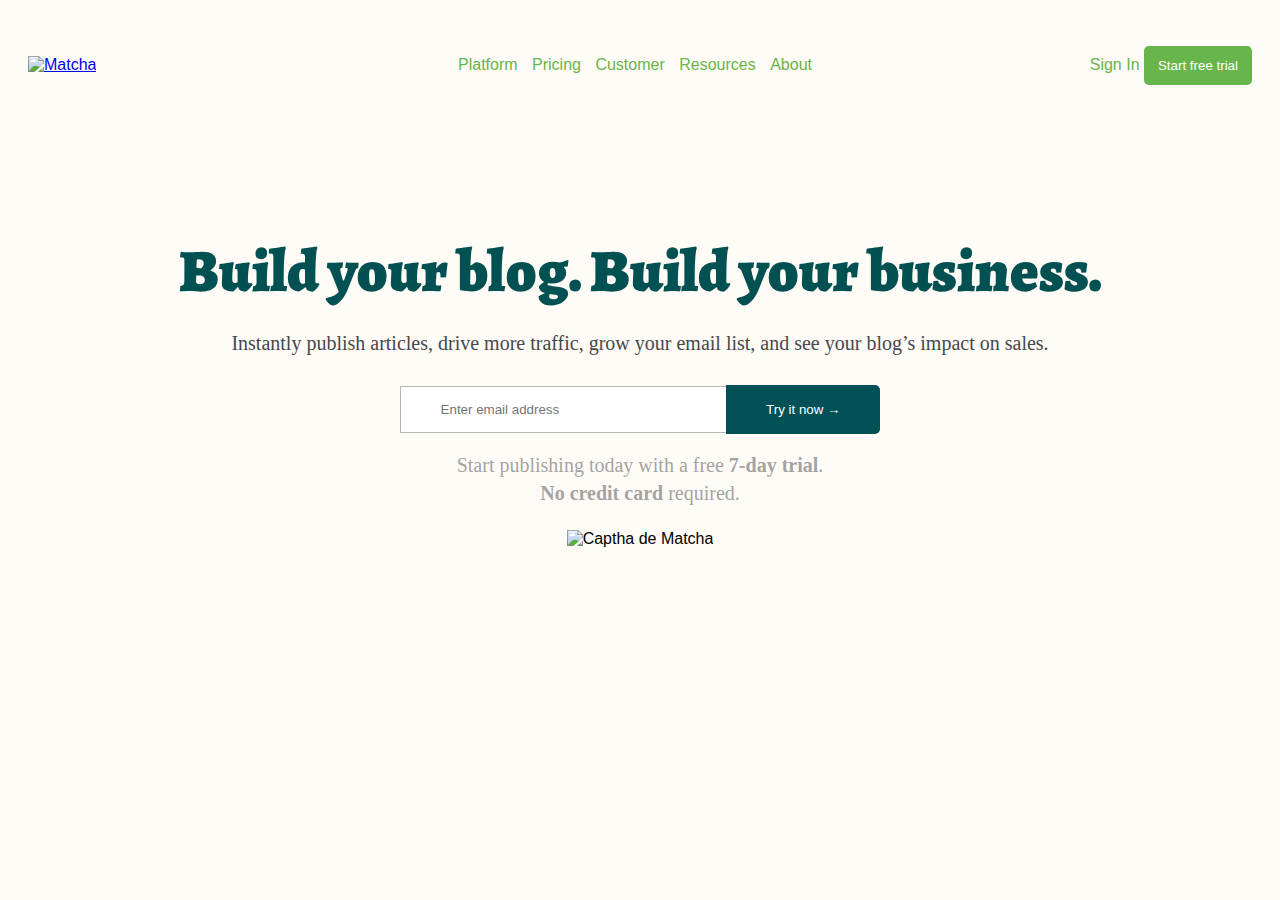
==== index.html @ 0bc06e9a "Este es el commit del codigo de la segunda clase." ====
<!DOCTYPE html>
<html lang="en">
<head>
    <meta charset="UTF-8">
    <meta http-equiv="X-UA-Compatible" content="IE=edge">
    <meta name="viewport" content="width=device-width, initial-scale=1.0">
    <title>Matcha</title>
    
    <link rel="preconnect" href="https://fonts.googleapis.com"> 
    <link rel="preconnect" href="https://fonts.gstatic.com" crossorigin>
    <link href="https://fonts.googleapis.com/css2?family=Alegreya:ital,wght@0,500;0,900;1,700&display=swap" rel="stylesheet">
    
    <link rel="preconnect" href="https://fonts.googleapis.com">
    <link rel="preconnect" href="https://fonts.gstatic.com" crossorigin>
    <link href="https://fonts.googleapis.com/css2?family=Alegreya:ital,wght@0,500;0,900;1,700&display=swap" rel="stylesheet">

    <link rel="stylesheet" href="style.css">
</head>
<body>

    <header class="header">
        <a href="#" class="logo">
            <img src="https://getmatcha.com/wp-content/themes/getmatcha/img/footer_logo.svg" alt="Matcha"/>
        </a>

        <nav class="navbar">
            <ul>
                <li class="nav-item">Platform</li>
                <li class="nav-item">Pricing</li>
                <li class="nav-item">Customer</li>
                <li class="nav-item">Resources</li>
                <li class="nav-item">About</li>
            </ul>
        </nav>

        <div class="actions">
            <form>
                <a>Sign In</a>
                <button type="submit">Start free trial</button>
            </form>
        </div>

    </header>

    <section class="section-1">
            
        <h1>Build your blog. Build your business.</h1>

        <p class="above-title">Instantly publish articles, drive more traffic, grow your email list, and see your blog’s impact on sales.</p>
        
        <form class="form-email">

            <input type="text" id="email" placeholder="Enter email address">
            <button type="submit" class="btn-try">
                Try it now &rarr;
            </button>

            
        </form>

        <p class="promotional-text-1">Start publishing today with a free <strong>7-day trial</strong>.

        <p class="promotional-text-2"><strong>No credit card</strong> required.</p>

        <div id="imgGetMatcha"><img src="https://getmatcha.com/wp-content/themes/getmatcha/img/capterra.png" alt="Captha de Matcha"></div>

    </section>

</body>
</html>
---- style.css ----
h1{
    color: #025152;
    margin:0;
    font-family: "Alegreya", serif;
    font-size: 60px;
    font-weight: 900;
    text-align: center;
}

body{
    background-color: #fffbf7;
    font-family: "Open Sans", sans-serif;
}

.section-1{
    margin-top: 140px;
}

.above-title{
    color: #46484c;

}

.section-1 .above-title{
    color: #46484c;
    font-family: "Slabo 27px", serif;
    font-size: 20px;
    margin-bottom: 30px;
    text-align: center;
}

.section-1 .promotional-text-1{
    color: #8b8b8bcc;
    font-family: "Slabo 20px", serif;
    font-size: 20px;
    margin-bottom: 0px;
    text-align: center;
}

.section-1 .promotional-text-2{
    color: #8b8b8bcc;
    font-family: "Slabo 20px", serif;
    font-size: 20px;
    margin-bottom: 25px;
    margin-top: 5px;
    text-align: center;
}

.section-1 .form-email{
    text-align: center;
}

#email{
    border: 1px solid #b6b6b6;
    padding: 15px 40px;
    width: 60%;
    max-width: 250px;
}

#imgGetMatcha{
    text-align: center;
}

.btn-try{
    background-color: #025157;
    color: #fff;
    border: #025157;
    border-top-right-radius: 5px;
    border-bottom-right-radius: 5px;
    border-top-left-radius: 0;
    border-bottom-left-radius: 0;
    padding: 17px 40px;
    margin-left: -10px;
}

.header{
    margin-top: 40px;
    margin-left: 20px;
    margin-right: 20px;
    font-size: 0;
}

.header li{
    display: inline;
}

.header > *{
    display: inline-block;
    font-size: 16px;
    vertical-align: middle;
}

.header .logo{
    width: 15%;
    text-align: left;
    
}

.header .navbar{
    width: 70%;
    text-align: center;
    
}

.header .navbar ul{
    padding-left: 0;
    
}

.header .navbar .nav-item{
    color: #67b54b;
    font-weight: 400;
    background-color: transparent;
    margin-right: 10px;
}

.header .actions{
    width: 15%;
    text-align: right;
    
}

.header .actions button{
    border-radius: 5px;
    color: white;
    background-color: #67b54b;
    padding-left: 14px;
    padding-right: 14px;
    padding-top: 12px;
    padding-bottom: 12px;
    border: 0;
}

.header .actions a{
    color: #67b54b;
    text-decoration: none;
    background-color: transparent;
    font-weight: 300;
}

.main{
    margin-top: 140px;
}
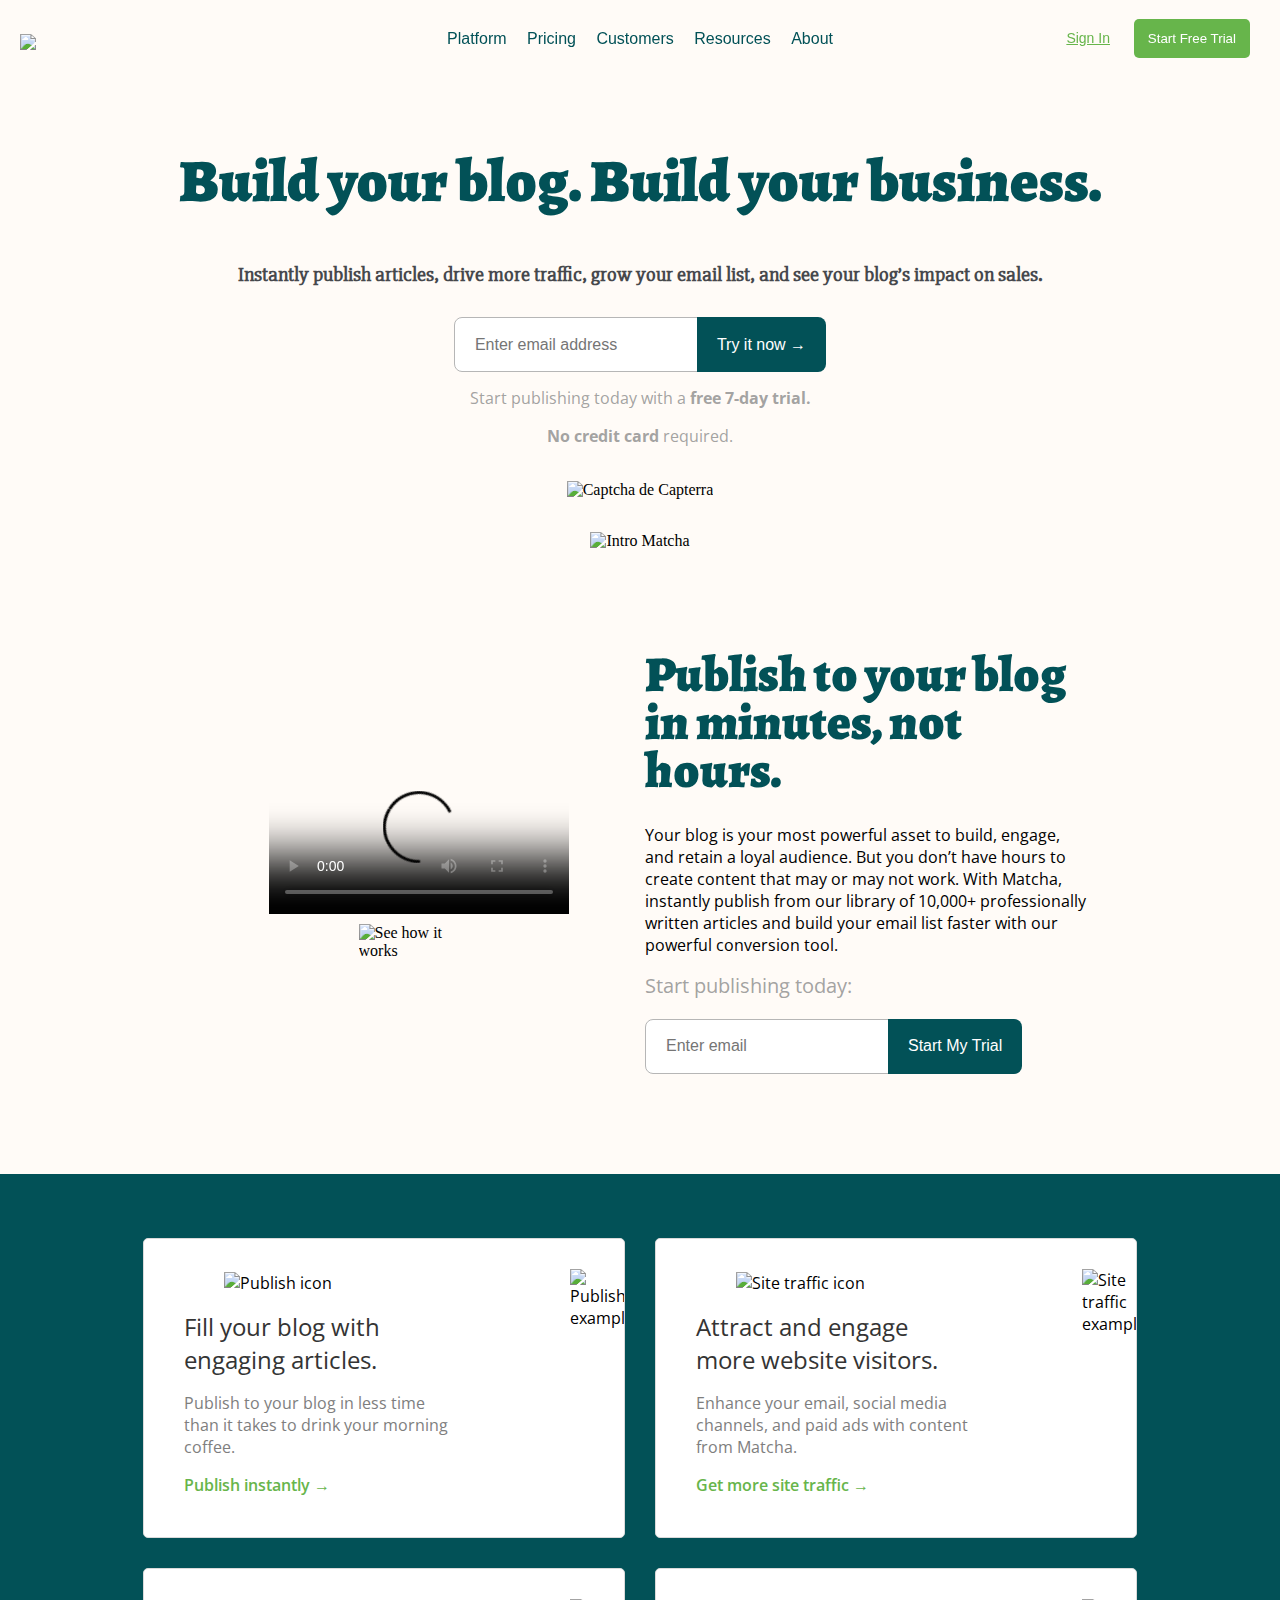
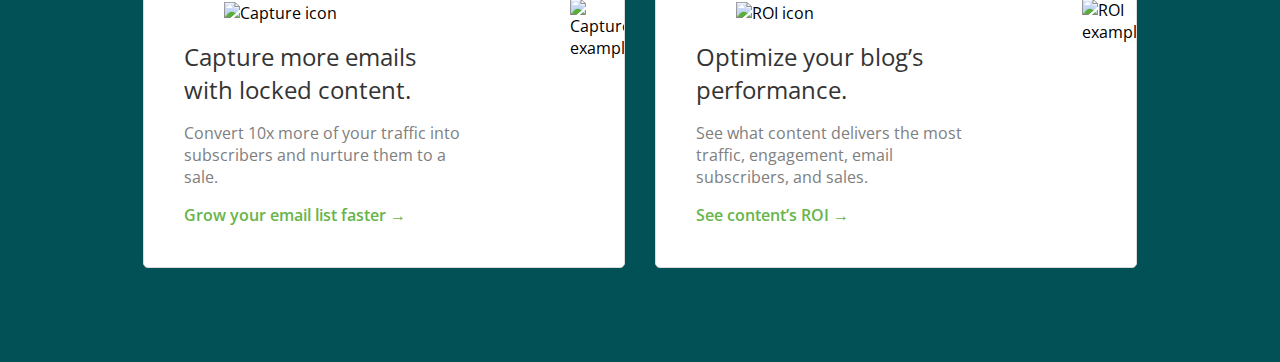
==== commit 9aeb64b2: "Este es el commit de la cuarta clase" ====
--- a/index.html
+++ b/index.html
@@ -1,70 +1,177 @@
 <!DOCTYPE html>
 <html lang="en">
+
 <head>
-    <meta charset="UTF-8">
-    <meta http-equiv="X-UA-Compatible" content="IE=edge">
-    <meta name="viewport" content="width=device-width, initial-scale=1.0">
-    <title>Matcha</title>
-    
-    <link rel="preconnect" href="https://fonts.googleapis.com"> 
-    <link rel="preconnect" href="https://fonts.gstatic.com" crossorigin>
-    <link href="https://fonts.googleapis.com/css2?family=Alegreya:ital,wght@0,500;0,900;1,700&display=swap" rel="stylesheet">
-    
-    <link rel="preconnect" href="https://fonts.googleapis.com">
-    <link rel="preconnect" href="https://fonts.gstatic.com" crossorigin>
-    <link href="https://fonts.googleapis.com/css2?family=Alegreya:ital,wght@0,500;0,900;1,700&display=swap" rel="stylesheet">
+  <meta charset="UTF-8">
+  <meta http-equiv="X-UA-Compatible" content="IE=edge">
+  <meta name="viewport" content="width=device-width, initial-scale=1.0">
+  <link rel="preconnect" href="https://fonts.googleapis.com">
+  <link rel="preconnect" href="https://fonts.gstatic.com" crossorigin>
+  <link
+    href="https://fonts.googleapis.com/css2?family=Alegreya:wght@500;700;900&family=Slabo+27px&family=Open+Sans&display=swap"
+    rel="stylesheet">
+  <link rel="stylesheet" href="style.css">
+  <title>Matcha</title>
+</head>
 
-    <link rel="stylesheet" href="style.css">
-</head>
 <body>
 
-    <header class="header">
-        <a href="#" class="logo">
-            <img src="https://getmatcha.com/wp-content/themes/getmatcha/img/footer_logo.svg" alt="Matcha"/>
-        </a>
+  <header class="header">
+    <a href="#" class="logo">
+      <img src="https://getmatcha.com/wp-content/themes/getmatcha/img/footer_logo.svg" />
+    </a>
 
-        <nav class="navbar">
-            <ul>
-                <li class="nav-item">Platform</li>
-                <li class="nav-item">Pricing</li>
-                <li class="nav-item">Customer</li>
-                <li class="nav-item">Resources</li>
-                <li class="nav-item">About</li>
-            </ul>
-        </nav>
+    <nav class="navbar">
+      <ul>
+        <li class="menu-item">Platform</li>
+        <li class="menu-item">Pricing</li>
+        <li class="menu-item">Customers</li>
+        <li class="menu-item">Resources</li>
+        <li class="menu-item">About</li>
+      </ul>
+    </nav>
 
-        <div class="actions">
-            <form>
-                <a>Sign In</a>
-                <button type="submit">Start free trial</button>
+    <div class="actions">
+      <a href="#">Sign In</a>
+      <button>Start Free Trial</button>
+    </div>
+  </header>
+
+  <section class="main">
+    <h1>Build your blog. Build your business.</h1>
+
+    <h4>Instantly publish articles, drive more traffic, grow your email list, and see your blog’s impact on sales.</h4>
+
+    <form class="signup-form">
+      <input class="input-main" type="email" placeholder="Enter email address">
+      <button type="submit" class="texto-boton">
+        Try it now &rarr;
+      </button>
+    </form>
+
+    <p class="texto-promocional">Start publishing today with a <strong>free 7-day trial.</strong></p>
+    <p class="texto-promocional"><strong>No credit card</strong> required.</p>
+
+    <figure class="banner">
+      <img src="https://getmatcha.com/wp-content/themes/getmatcha/img/capterra.png" alt="Captcha de Capterra">
+    </figure>
+    <figure class="intro">
+      <img src="https://getmatcha.com/wp-content/uploads/2019/09/intro_group_image.png" alt="Intro Matcha">
+    </figure>
+  </section>
+
+  <section class="promo">
+      <!-- <video controls src="https://cdn.videvo.net/videvo_files/video/premium/video0036/small_watermarked/computer_code00_preview.mp4"></video> -->
+        
+      <article class="explanatory-video">
+        <video controls 
+        poster="https://cdn.videvo.net/videvo_files/video/premium/video0036/thumbnails/computer_code00_small.jpg">
+            
+          <source type="video/webm" 
+              src="https://cdn.videvo.net/videvo_files/video/premium/video0036/small_watermarked/computer_code00_preview.webm" />
+          <source type="video/mp4" 
+              src="https://cdn.videvo.net/videvo_files/video/premium/video0036/small_watermarked/computer_code00_preview.mp4" />
+              
+        </video>
+
+        <img src="https://getmatcha.com/wp-content/themes/getmatcha/img/see_how_it_works.png" alt="See how it works">
+        
+      </article>
+        
+      <article class="publish">
+        <h3>Publish to your blog in minutes, not hours.</h3>
+        <p>Your blog is your most powerful asset to build, engage, and retain a
+          loyal audience. But you don’t have hours to create content that may or
+          may not work. With Matcha, instantly publish from our library of
+          10,000+ professionally written articles and build your email list
+          faster with our powerful conversion tool.</p>
+          <div>
+            <p id="start-publishing">Start publishing today:</p>
+            <form class="signup-form">
+              <input type="email" placeholder="Enter email">
+              <button>Start My Trial</button>
             </form>
+          </div>
+      </article>
+    </section>
+
+    
+
+    <section class="features">
+      <article class="feature-card">
+        <div class="feature-content">
+          <figure>
+            <img src="https://getmatcha.com/wp-content/themes/getmatcha/img/icon_publish.png" alt="Publish icon">
+          </figure>
+          <h3>Fill your blog with engaging articles.</h3>
+          <p>
+            Publish to your blog in less time than it takes to drink your
+            morning coffee.
+          </p>
+          <a href="">Publish instantly →</a>
         </div>
-
-    </header>
-
-    <section class="section-1">
-            
-        <h1>Build your blog. Build your business.</h1>
-
-        <p class="above-title">Instantly publish articles, drive more traffic, grow your email list, and see your blog’s impact on sales.</p>
-        
-        <form class="form-email">
-
-            <input type="text" id="email" placeholder="Enter email address">
-            <button type="submit" class="btn-try">
-                Try it now &rarr;
-            </button>
-
-            
-        </form>
-
-        <p class="promotional-text-1">Start publishing today with a free <strong>7-day trial</strong>.
-
-        <p class="promotional-text-2"><strong>No credit card</strong> required.</p>
-
-        <div id="imgGetMatcha"><img src="https://getmatcha.com/wp-content/themes/getmatcha/img/capterra.png" alt="Captha de Matcha"></div>
-
+        <div class="feature-image">
+          <figure>
+            <img src="https://getmatcha.com/wp-content/themes/getmatcha/img/image_publish.png" alt="Publish example">
+          </figure>
+        </div>
+      </article>
+      <article class="feature-card">
+        <div class="feature-content">
+          <figure>
+            <img src="https://getmatcha.com/wp-content/themes/getmatcha/img/icon_site_traffic.png" alt="Site traffic icon">
+          </figure>
+          <h3>Attract and engage more website visitors.</h3>
+          <p>
+            Enhance your email, social media channels, and paid ads with content
+            from Matcha.
+          </p>
+          <a href="">Get more site traffic →</a>
+        </div>
+        <div class="feature-image">
+          <figure>
+            <img src="https://getmatcha.com/wp-content/themes/getmatcha/img/image_site_traffic.png" alt="Site traffic example">
+          </figure>
+        </div>
+      </article>
+      <article class="feature-card">
+        <div class="feature-content">
+          <figure>
+            <img src="https://getmatcha.com/wp-content/themes/getmatcha/img/icon_capture.png" alt="Capture icon">
+          </figure>
+          <h3>Capture more emails with locked content.</h3>
+          <p>
+            Convert 10x more of your traffic into subscribers and nurture them
+            to a sale.
+          </p>
+          <a href="">Grow your email list faster →</a>
+        </div>
+        <div class="feature-image">
+          <figure>
+            <img src="https://getmatcha.com/wp-content/themes/getmatcha/img/image_capture.png" alt="Capture example">
+          </figure>
+        </div>
+      </article>
+      <article class="feature-card">
+        <div class="feature-content">
+          <figure>
+            <img src="https://getmatcha.com/wp-content/themes/getmatcha/img/icon_roi.png" alt="ROI icon">
+          </figure>
+          <h3>Optimize your blog’s performance.</h3>
+          <p>
+            See what content delivers the most traffic, engagement, email
+            subscribers, and sales.
+          </p>
+          <a href="">See content’s ROI →</a>
+        </div>
+        <div class="feature-image">
+          <figure>
+            <img src="https://getmatcha.com/wp-content/themes/getmatcha/img/image_roi.png" alt="ROI example">
+          </figure>
+        </div>
+      </article>
     </section>
 
 </body>
+
 </html>--- a/style.css
+++ b/style.css
@@ -1,146 +1,315 @@
-
-
-h1{
-    color: #025152;
-    margin:0;
-    font-family: "Alegreya", serif;
-    font-size: 60px;
-    font-weight: 900;
-    text-align: center;
-}
-
-body{
-    background-color: #fffbf7;
-    font-family: "Open Sans", sans-serif;
-}
-
-.section-1{
-    margin-top: 140px;
-}
-
-.above-title{
-    color: #46484c;
-
-}
-
-.section-1 .above-title{
-    color: #46484c;
-    font-family: "Slabo 27px", serif;
-    font-size: 20px;
-    margin-bottom: 30px;
-    text-align: center;
-}
-
-.section-1 .promotional-text-1{
-    color: #8b8b8bcc;
-    font-family: "Slabo 20px", serif;
-    font-size: 20px;
-    margin-bottom: 0px;
-    text-align: center;
-}
-
-.section-1 .promotional-text-2{
-    color: #8b8b8bcc;
-    font-family: "Slabo 20px", serif;
-    font-size: 20px;
-    margin-bottom: 25px;
-    margin-top: 5px;
-    text-align: center;
-}
-
-.section-1 .form-email{
-    text-align: center;
-}
-
-#email{
-    border: 1px solid #b6b6b6;
-    padding: 15px 40px;
-    width: 60%;
-    max-width: 250px;
-}
-
-#imgGetMatcha{
-    text-align: center;
-}
-
-.btn-try{
-    background-color: #025157;
-    color: #fff;
-    border: #025157;
-    border-top-right-radius: 5px;
-    border-bottom-right-radius: 5px;
-    border-top-left-radius: 0;
-    border-bottom-left-radius: 0;
-    padding: 17px 40px;
-    margin-left: -10px;
-}
-
-.header{
-    margin-top: 40px;
-    margin-left: 20px;
-    margin-right: 20px;
-    font-size: 0;
-}
-
-.header li{
-    display: inline;
-}
-
-.header > *{
-    display: inline-block;
-    font-size: 16px;
-    vertical-align: middle;
-}
-
-.header .logo{
-    width: 15%;
-    text-align: left;
-    
-}
-
-.header .navbar{
-    width: 70%;
-    text-align: center;
-    
-}
-
-.header .navbar ul{
-    padding-left: 0;
-    
-}
-
-.header .navbar .nav-item{
-    color: #67b54b;
-    font-weight: 400;
-    background-color: transparent;
-    margin-right: 10px;
-}
-
-.header .actions{
-    width: 15%;
-    text-align: right;
-    
-}
-
-.header .actions button{
-    border-radius: 5px;
-    color: white;
-    background-color: #67b54b;
-    padding-left: 14px;
-    padding-right: 14px;
-    padding-top: 12px;
-    padding-bottom: 12px;
-    border: 0;
-}
-
-.header .actions a{
-    color: #67b54b;
-    text-decoration: none;
-    background-color: transparent;
-    font-weight: 300;
-}
-
-.main{
-    margin-top: 140px;
-}
-
+body {
+  background-color: #fffbf7;
+  margin: 0;
+}
+
+.header {
+  height: 60px;
+  margin: 0 20px;
+  font-size: 0;
+  padding-bottom: 15px;
+  line-height: 45px;
+  font-family: sans-serif;
+  background-color: #fffbf7;
+  position: fixed;
+  right: 0;
+  left: 0;
+  top: 0;
+}
+
+.header .menu-item {
+  display: inline;
+  margin: 0 8px;
+}
+
+.header > * {
+  display: inline-block;
+  font-size: 16px;
+  vertical-align: middle;
+}
+
+.header .logo {
+  width: 20%;
+  height: 40px;
+}
+
+.header .logo img {
+  height: 100%;
+}
+
+.header .navbar {
+  width: 60%;
+  text-align: center;
+  color: #025157;
+}
+
+.header .navbar ul {
+  padding: 0;
+}
+
+.header .actions {
+  width: 20%;
+  text-align: right;
+  font-size: 14px;
+}
+
+.header .actions > * {
+  margin: 0 10px;
+}
+
+.header .actions a {
+  color: #67b54b;
+}
+
+.header .actions button {
+  background-color: #67b54b;
+  color: white;
+  padding: 12px 14px;
+  border: 0;
+  border-radius: 5px;
+}
+
+.main {
+  margin-top: 140px;
+  text-align: center;
+}
+
+.main h1 {
+  color: #025157;
+  font-family: "Alegreya", serif;
+  font-size: 3.75rem;
+  font-weight: 900;
+}
+
+.main h4 {
+  color: #46484c;
+  font-family: 'Slabo 27px', serif;
+  font-size: 20px;
+  margin-bottom: 30px;
+}
+
+.texto-promocional {
+  margin-top: 15px;
+  color: #8b8b8bcc;
+  font-size: 16px;
+  font-family: 'Open Sans', serif;
+}
+
+.signup-form {
+  height: 55px;
+}
+
+.texto-boton {
+  font-size: 1rem;
+  height: 100%;
+  padding: 6px 20px;
+  margin-left: -10px;
+  color: #fff;
+  background-color: #025157;
+  border-radius: 8px;
+  border: none;
+  border-top-left-radius: 0;
+  border-bottom-left-radius: 0;
+}
+
+.input-main {
+  font-size: 1rem;
+  height: calc(100% - 14px);
+  border: 1px solid #b6b6b6;
+  border-radius: 8px;
+  border-top-right-radius: 0;
+  border-bottom-right-radius: 0;
+  padding: 6px 20px;
+  max-width: 250px;
+}
+
+.main .banner {
+  margin-top: 32px;
+}
+
+.main .intro {
+  margin-top: 32px;
+}
+
+.main .intro img {
+  width: 70%;
+}
+
+.promo {
+  display: flex;
+  max-width: 70%;
+  margin: 100px auto;
+  align-items: center;
+}
+
+.explanatory-video {
+  flex: 1;
+  display: flex;
+  flex-direction: column;
+  align-items: center;
+  padding-left: 5px;
+}
+
+img {
+  vertical-align: middle;
+  border-style: none;
+}
+
+.explanatory-video img {
+  width: 120px;
+  margin-top: 10px;
+}
+
+.publish {
+  flex: 1;
+  padding-left: 5px;
+}
+
+
+
+.publish h3 {
+  font-family: "Alegreya", serif;
+  font-size: 50px;
+  font-weight: 900;
+  line-height: 48px;
+  color: #025157;
+  margin: 0px;
+  margin-bottom: 30px;
+}
+
+.publish button{
+  font-size: 1rem;
+  height: 100%;
+  padding: 6px 20px;
+  margin-left: -10px;
+  color: #fff;
+  background-color: #025157;
+  border-radius: 8px;
+  border: none;
+  border-top-left-radius: 0;
+  border-bottom-left-radius: 0;
+}
+
+.publish input{
+  font-size: 1rem;
+  height: calc(100% - 14px);
+  border: 1px solid #b6b6b6;
+  border-radius: 8px;
+  border-top-right-radius: 0;
+  border-bottom-right-radius: 0;
+  padding: 6px 20px;
+  max-width: 250px;
+}
+
+.publish > p {
+  margin-top: 15px;
+  color: black;
+  font-size: 16px;
+  font-family: 'Open Sans', serif;
+}
+
+#start-publishing{
+  margin-top: 15px;
+  color: #8b8b8bcc;
+  font-size: 20px;
+  font-family: 'Open Sans', serif;
+}
+
+p {
+  color: #8b8b8bcc;
+  margin-top: 15px;
+}
+
+.features {
+  background-color: #025157;
+  padding: 5% 10%;
+  display: grid;
+  grid-template: repeat(2, 330px) / repeat(2, 1fr);
+  font-family: "Open Sans", sans-serif;
+}
+
+.features .feature-card:hover > .feature-image{
+  -webkit-transition:all 0.9s ease;
+  -moz-transition:all 0.9s ease;
+  -o-transition:all 0.9s ease;
+  -ms-transition:all 0.9s ease;
+  width: 30%;
+}
+
+.features .feature-card {
+  margin-bottom: 30px;
+  margin-left: 15px;
+  margin-right: 15px;
+  background-color: #fff;
+  border: 1px solid #dadada;
+  border-radius: 5px;
+  display: flex;
+  align-items: center;
+  overflow: hidden;
+}
+
+.features .feature-card .feature-content {
+  padding: 30px 20px 40px 40px;
+  flex: 2;
+}
+
+.features .feature-card .feature-content > * {
+  margin-bottom: 1rem;
+  margin-top: 0;
+}
+
+.features .feature-card .feature-content img {
+  width: 50px;
+}
+
+.features .feature-card .feature-content h3 {
+  font-size: 24px;
+  color: #343434;
+  font-weight: 400;
+}
+
+.features .feature-card .feature-content p {
+  font-size: 16px;
+  color: #7e7e7e;
+  font-weight: 400;
+}
+
+.features .feature-card .feature-content a {
+  font-size: 16px;
+  color: #67b54b;
+  font-weight: 600;
+  text-decoration: none;
+}
+
+.features .feature-card .feature-image {
+  flex: 1;
+  width: 40%;
+  position: relative;
+  right: -50px;
+  height: 80%;
+}
+
+.features .feature-card .feature-image figure,
+.features .feature-card .feature-image img {
+  margin-top: 0;
+  height: 100%;
+}
+
+/*
+.gray{
+  background-color: lightgray;
+}
+
+.red{
+  background-color: red;
+}
+
+.peru{
+  background-color: peru;
+}
+
+.blue{
+  background-color: blue;
+}
+*/
+
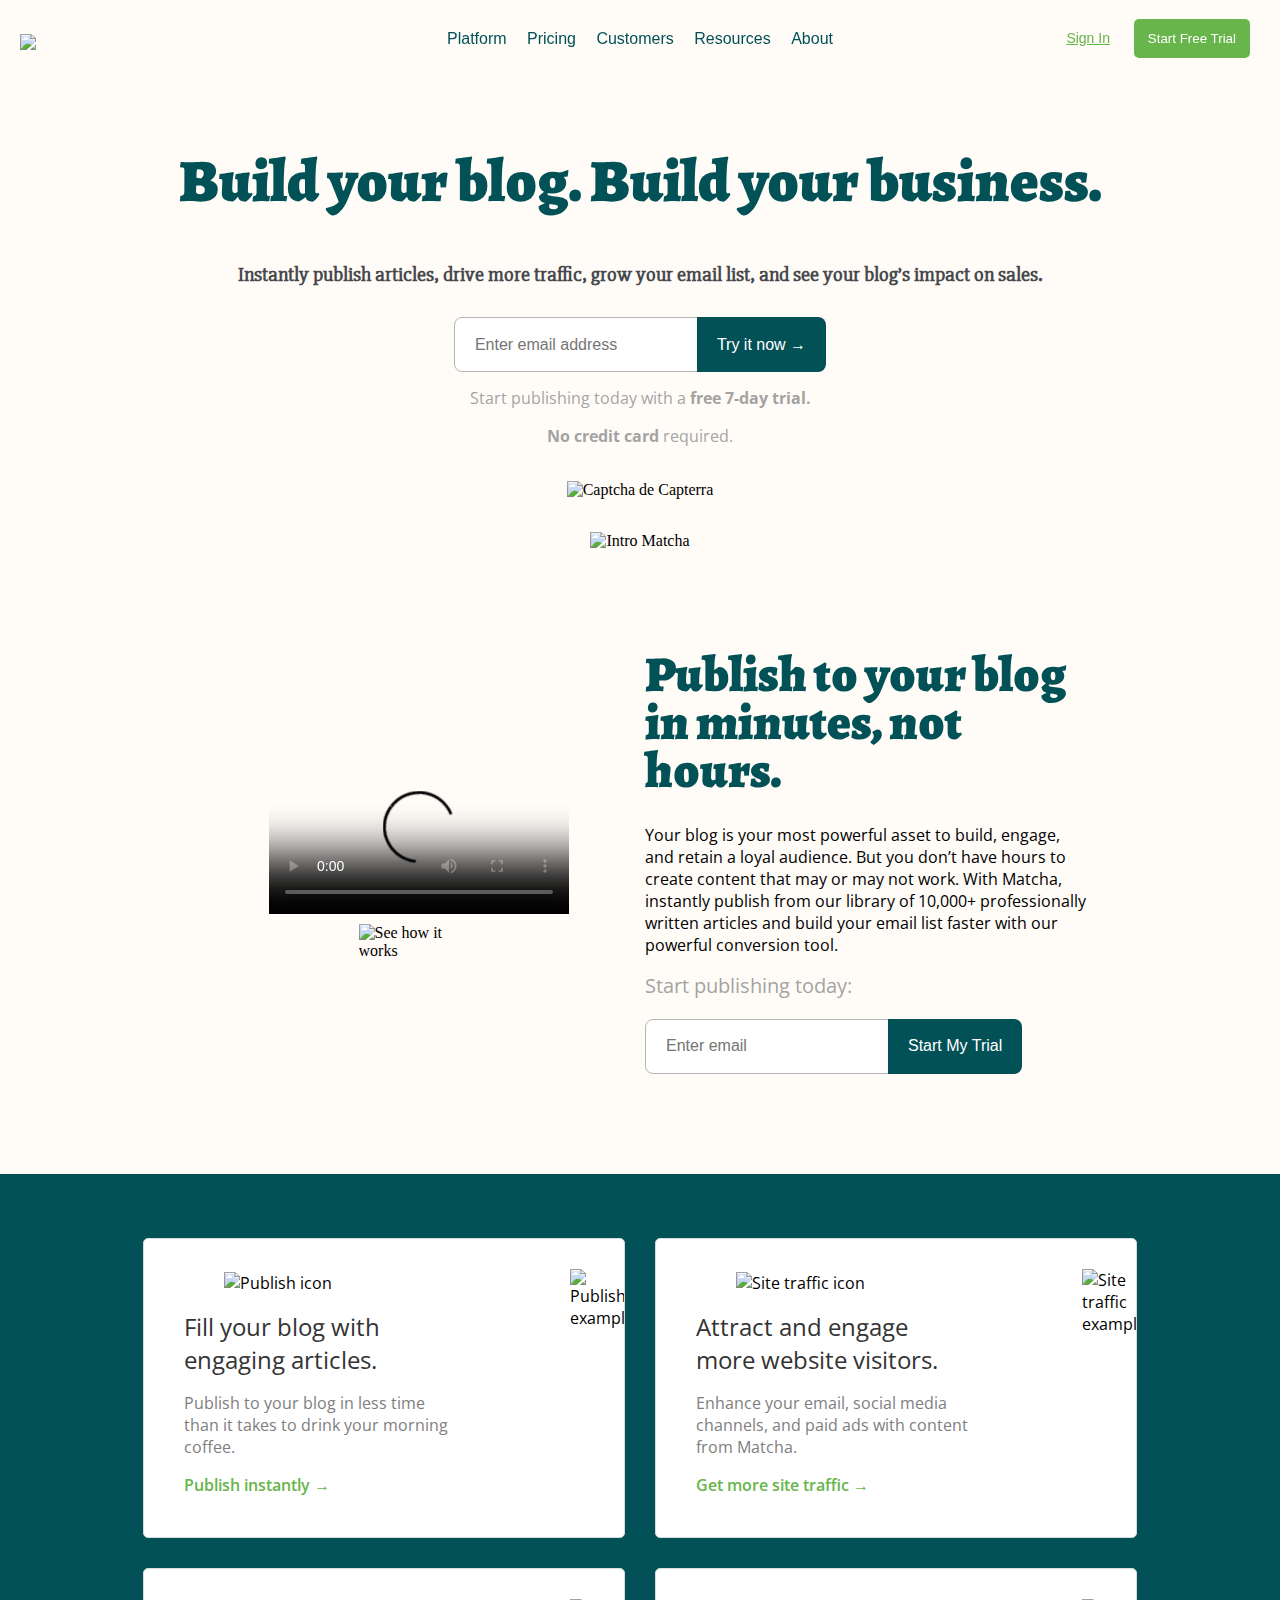
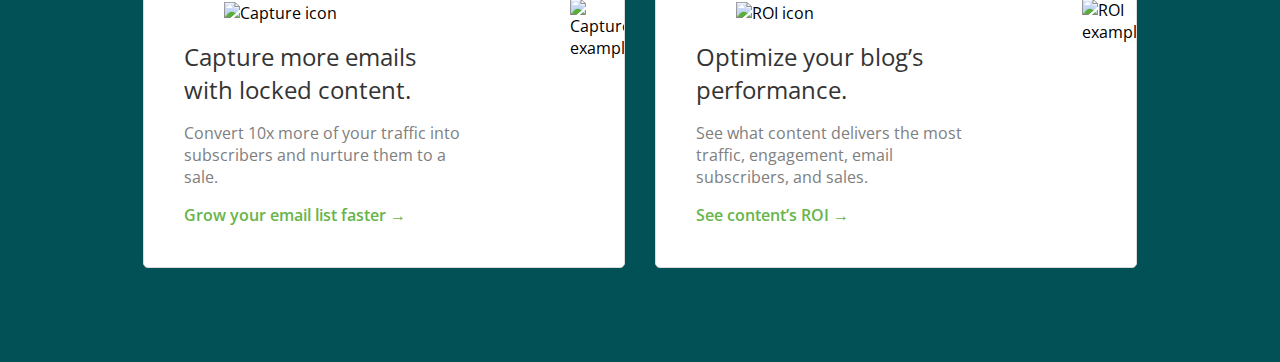
==== commit 309c053a: "Esta es la quinta clase" ====
--- a/index.html
+++ b/index.html
@@ -4,7 +4,7 @@
 <head>
   <meta charset="UTF-8">
   <meta http-equiv="X-UA-Compatible" content="IE=edge">
-  <meta name="viewport" content="width=device-width, initial-scale=1.0">
+  <meta name="viewport" content="width=device-width, initial-scale=1.0, user-scalable=no">
   <link rel="preconnect" href="https://fonts.googleapis.com">
   <link rel="preconnect" href="https://fonts.gstatic.com" crossorigin>
   <link
--- a/style.css
+++ b/style.css
@@ -313,3 +313,89 @@
 }
 */
 
+/*Empiezan los medias querys*/
+@media (max-width: 425px) {
+  .actions,
+  .navbar{
+    display: none;
+  }
+
+  .header{
+    padding: 15px;
+    z-index: 1;
+    margin:0;
+  }
+
+  .main{
+    margin-top: 130px;
+  }
+
+  .main h1 {
+    font-size: 30px;
+  }
+
+  .main .banner > img {
+    width: 100%;
+  }
+
+  .intro {
+    margin: 0;
+  }
+
+  .promo{
+    display: grid;
+    max-width: 100%;
+    margin: 100px auto;
+    align-items: center;
+  }
+
+  .explanatory-video > video{
+    width: 100%;
+    padding: 5px;
+  }
+
+  .publish h3{
+    
+    font-size: 30px;
+    margin-bottom: 10px;
+    padding: 0 5px;
+    line-height: 1.5;
+
+  }
+
+  .publish > p {
+    margin-top: 15px;
+    font-size: 14px;
+    padding: 0 10px;
+  }
+
+  #start-publishing{
+    font-size: 14px;
+    padding: 0 10px;
+  }
+
+  .publish .intro {
+    font-size: 14px;
+    
+  }
+  
+  
+
+  .features {
+    grid-template: repeat(4, 1fr) / repeat(1, 1fr);
+    padding-left: 0;
+    padding-right: 0;
+    height: unset;
+    display: grid;
+  }
+
+  .feature-image{
+    display: none;
+  }
+
+  .signup-form {
+    height: 55px;
+    text-align: center;
+  }
+
+}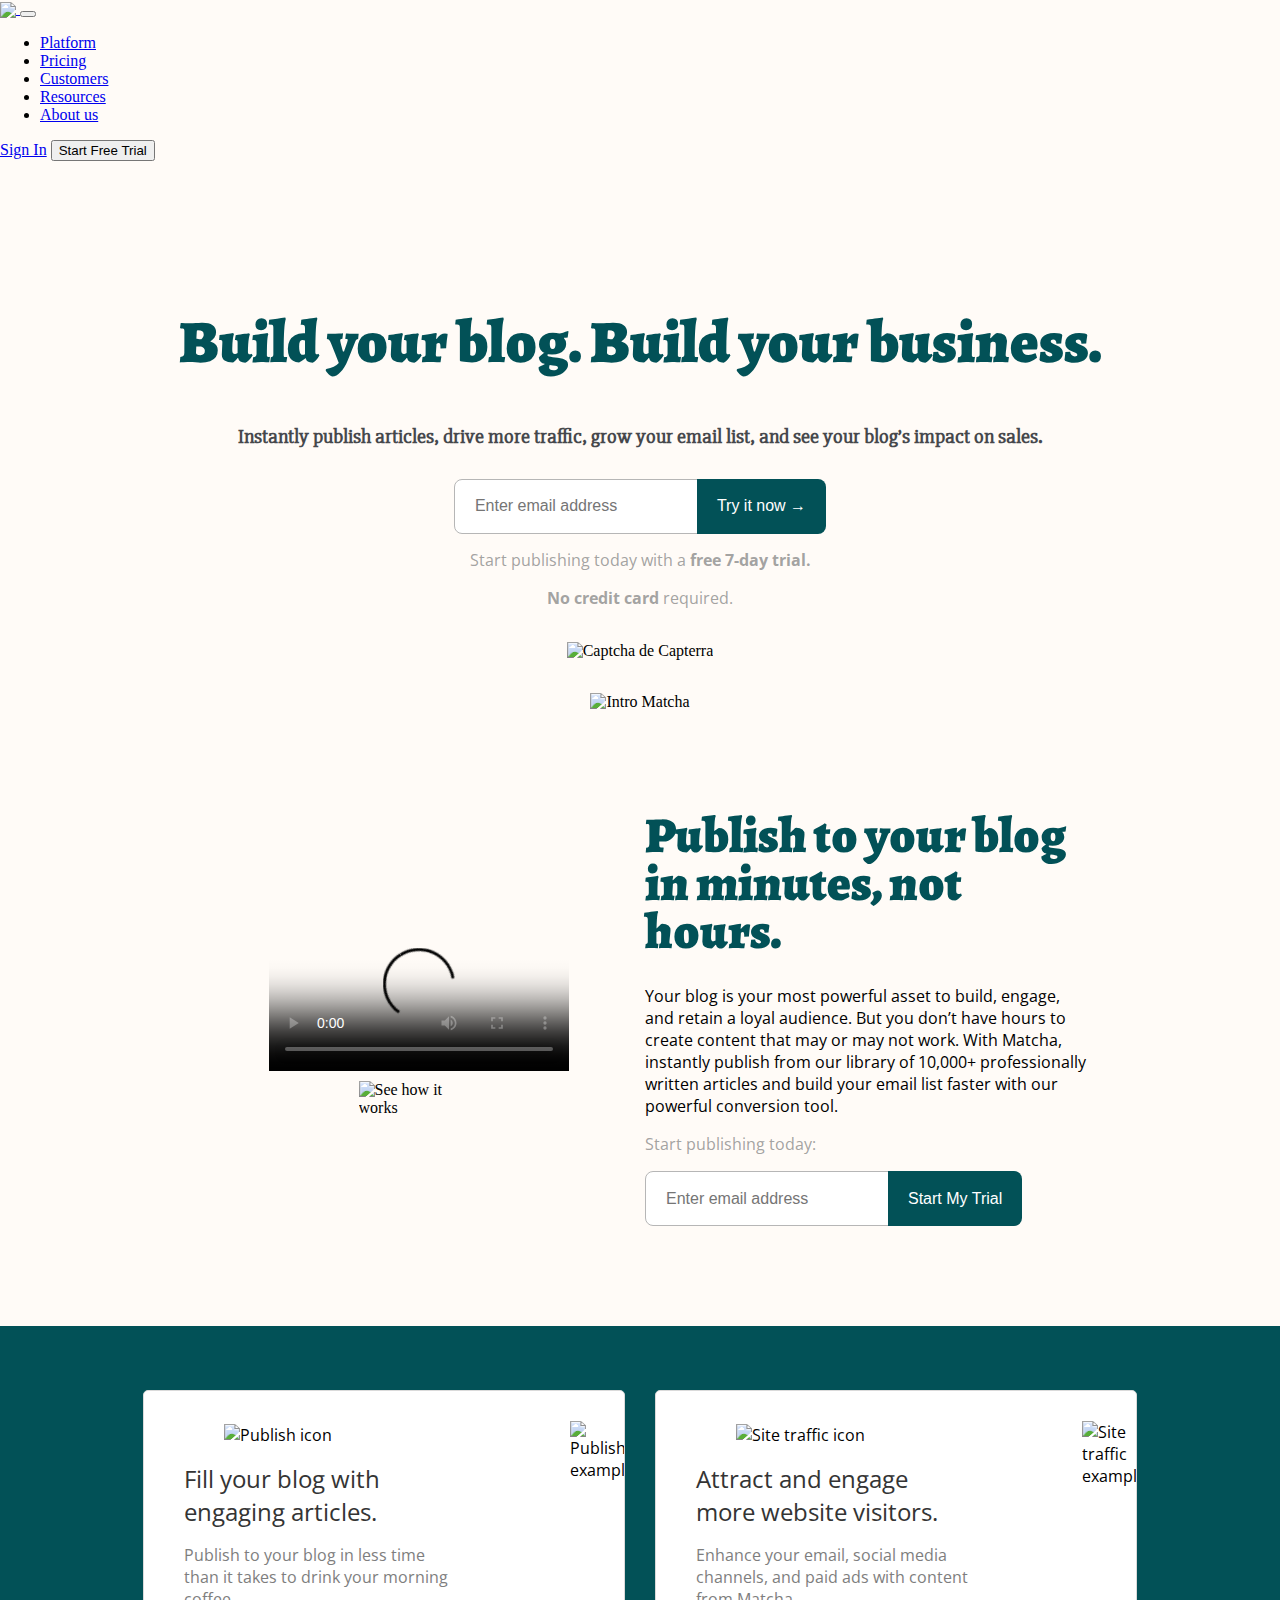
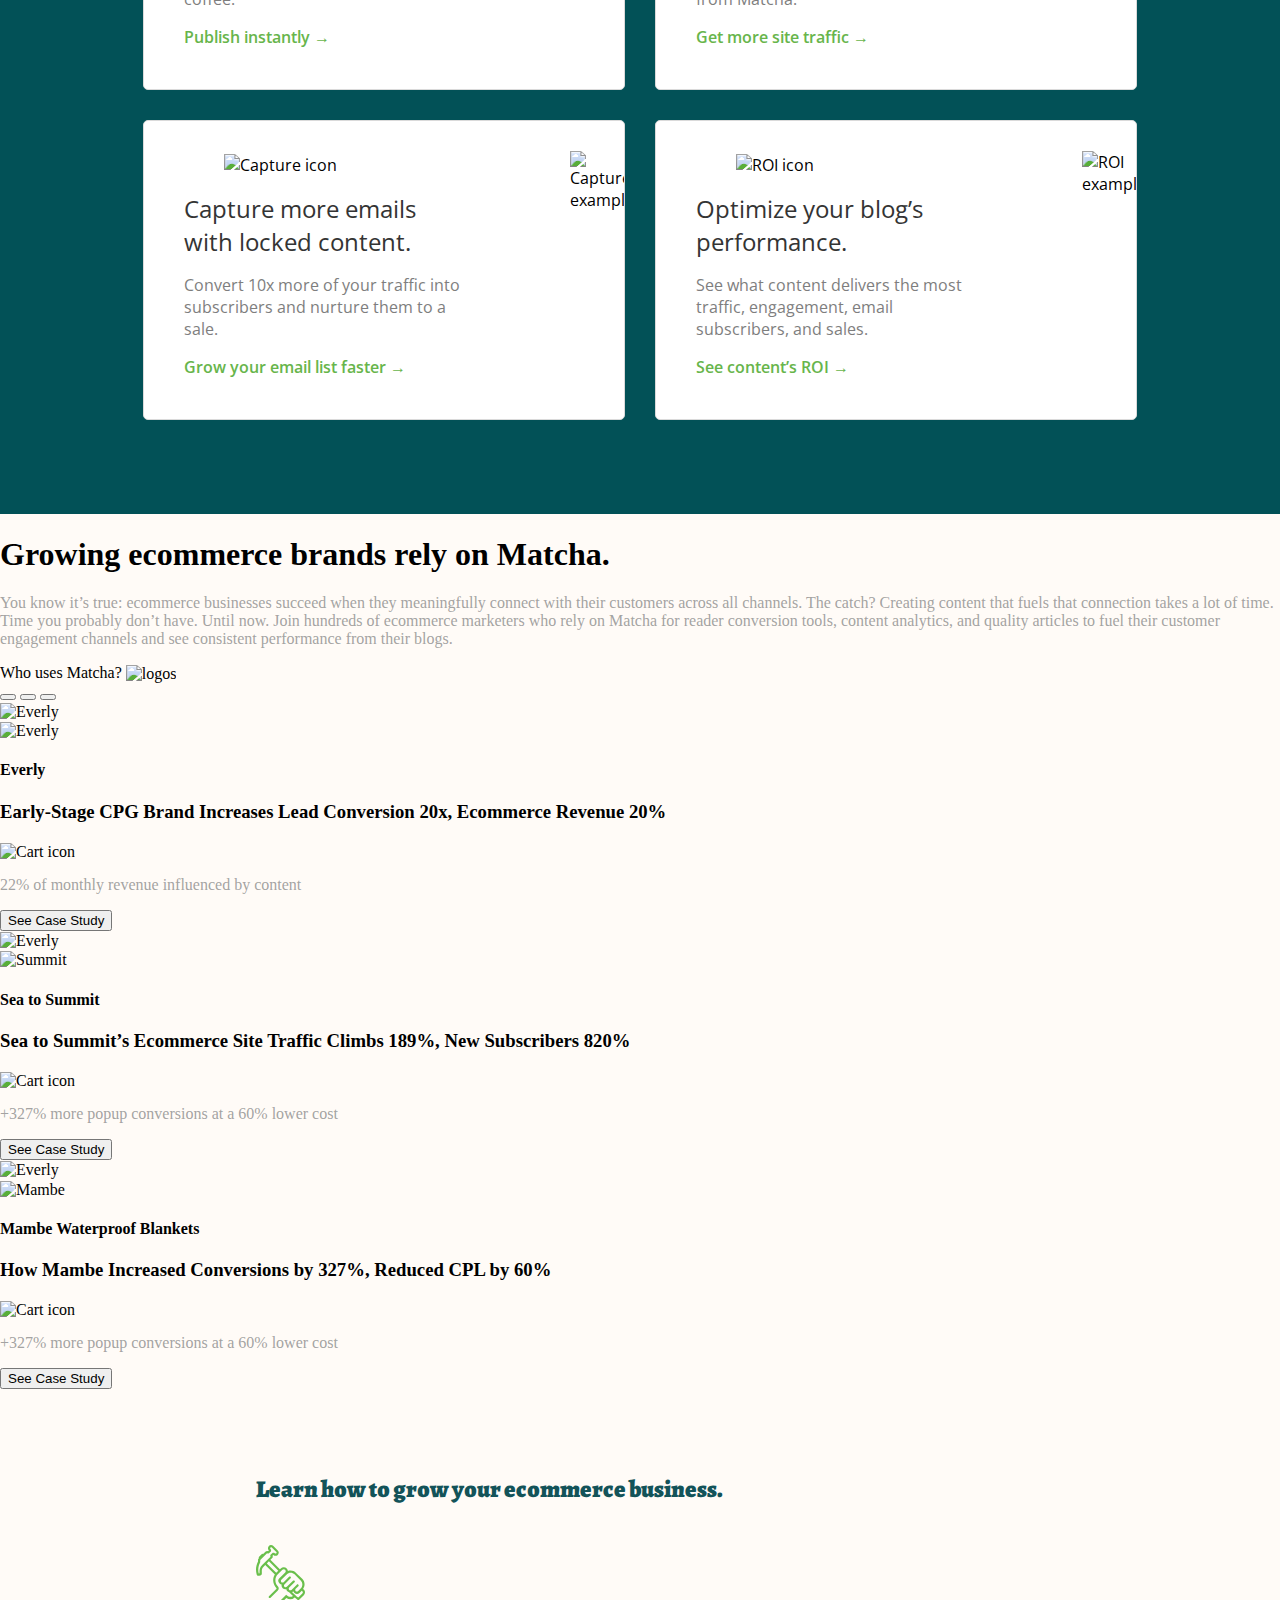
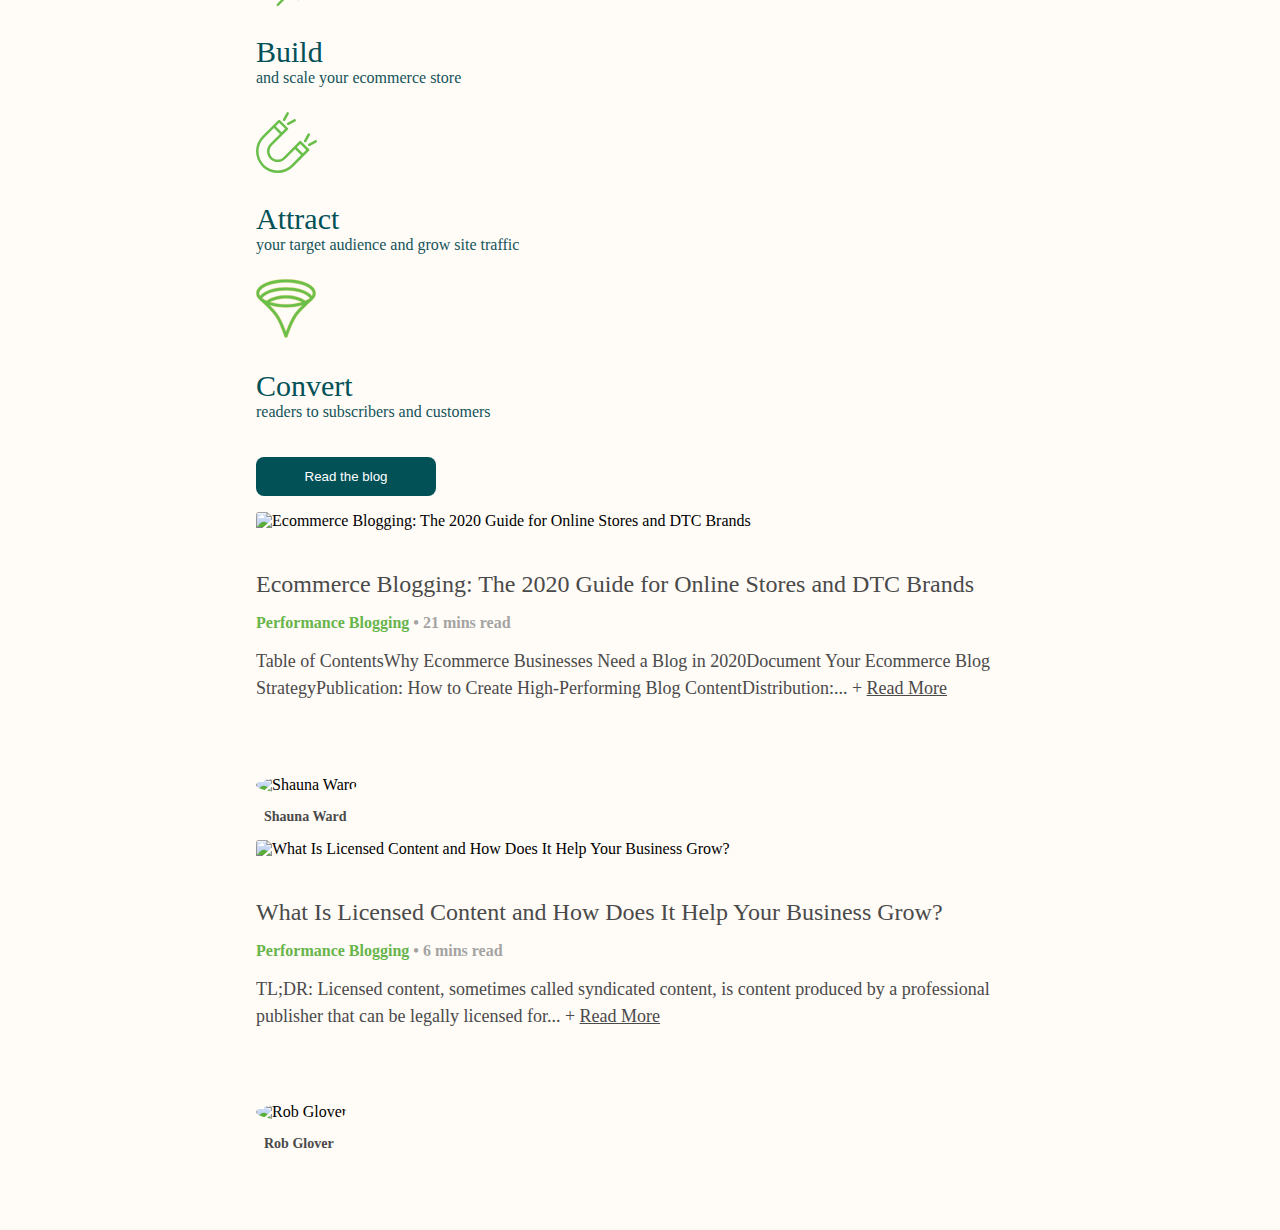
==== commit fbc54c39: "Este es el commit de la septima clase" ====
--- a/index.html
+++ b/index.html
@@ -5,18 +5,23 @@
   <meta charset="UTF-8">
   <meta http-equiv="X-UA-Compatible" content="IE=edge">
   <meta name="viewport" content="width=device-width, initial-scale=1.0, user-scalable=no">
+  <link href="https://cdn.jsdelivr.net/npm/bootstrap@5.1.3/dist/css/bootstrap.min.css" rel="stylesheet"
+    integrity="sha384-1BmE4kWBq78iYhFldvKuhfTAU6auU8tT94WrHftjDbrCEXSU1oBoqyl2QvZ6jIW3" crossorigin="anonymous">
   <link rel="preconnect" href="https://fonts.googleapis.com">
   <link rel="preconnect" href="https://fonts.gstatic.com" crossorigin>
   <link
     href="https://fonts.googleapis.com/css2?family=Alegreya:wght@500;700;900&family=Slabo+27px&family=Open+Sans&display=swap"
     rel="stylesheet">
   <link rel="stylesheet" href="style.css">
+  <link rel="stylesheet" href="output.css">
   <title>Matcha</title>
 </head>
+<link href="https://cdn.jsdelivr.net/npm/bootstrap@5.1.3/dist/css/bootstrap.min.css" rel="stylesheet"
+  integrity="sha384-1BmE4kWBq78iYhFldvKuhfTAU6auU8tT94WrHftjDbrCEXSU1oBoqyl2QvZ6jIW3" crossorigin="anonymous">
 
 <body>
 
-  <header class="header">
+  <!-- <header class="header">
     <a href="#" class="logo">
       <img src="https://getmatcha.com/wp-content/themes/getmatcha/img/footer_logo.svg" />
     </a>
@@ -35,7 +40,47 @@
       <a href="#">Sign In</a>
       <button>Start Free Trial</button>
     </div>
-  </header>
+  </header> -->
+
+  <nav class="navbar navbar-expand-lg navbar-light sticky-top" style="background-color: #fffbf7;">
+    <div class="container-fluid">
+      <a class="navbar-brand" href="#">
+        <img src="https://getmatcha.com/wp-content/themes/getmatcha/img/footer_logo.svg" />
+      </a>
+      <button class="navbar-toggler" type="button" data-bs-toggle="collapse" data-bs-target="#navbarSupportedContent"
+        aria-controls="navbarSupportedContent" aria-expanded="false" aria-label="Toggle navigation">
+        <span class="navbar-toggler-icon"></span>
+      </button>
+      <div class="collapse navbar-collapse" id="navbarSupportedContent">
+        <ul class="navbar-nav mx-auto mb-2 mb-lg-0">
+          <li class="nav-item">
+            <a class="nav-link active" aria-current="page" href="./platform.html">Platform</a>
+          </li>
+
+          <li class="nav-item">
+            <a class="nav-link" href="#">Pricing</a>
+          </li>
+
+          <li class="nav-item">
+            <a class="nav-link" href="#">Customers</a>
+          </li>
+
+          <li class="nav-item">
+            <a class="nav-link" href="#">Resources</a>
+          </li>
+
+          <li class="nav-item">
+            <a class="nav-link" href="#">About us</a>
+          </li>
+
+        </ul>
+        <div class="actions">
+          <a href="#">Sign In</a>
+          <button>Start Free Trial</button>
+        </div>
+      </div>
+    </div>
+  </nav>
 
   <section class="main">
     <h1>Build your blog. Build your business.</h1>
@@ -43,7 +88,7 @@
     <h4>Instantly publish articles, drive more traffic, grow your email list, and see your blog’s impact on sales.</h4>
 
     <form class="signup-form">
-      <input class="input-main" type="email" placeholder="Enter email address">
+      <input class="input-main" type="email" placeholder="Enter email address" />
       <button type="submit" class="texto-boton">
         Try it now &rarr;
       </button>
@@ -61,117 +106,320 @@
   </section>
 
   <section class="promo">
-      <!-- <video controls src="https://cdn.videvo.net/videvo_files/video/premium/video0036/small_watermarked/computer_code00_preview.mp4"></video> -->
-        
-      <article class="explanatory-video">
-        <video controls 
+    <article class="explanatory-video">
+      <video controls
         poster="https://cdn.videvo.net/videvo_files/video/premium/video0036/thumbnails/computer_code00_small.jpg">
-            
-          <source type="video/webm" 
-              src="https://cdn.videvo.net/videvo_files/video/premium/video0036/small_watermarked/computer_code00_preview.webm" />
-          <source type="video/mp4" 
-              src="https://cdn.videvo.net/videvo_files/video/premium/video0036/small_watermarked/computer_code00_preview.mp4" />
-              
-        </video>
-
-        <img src="https://getmatcha.com/wp-content/themes/getmatcha/img/see_how_it_works.png" alt="See how it works">
-        
-      </article>
-        
-      <article class="publish">
-        <h3>Publish to your blog in minutes, not hours.</h3>
-        <p>Your blog is your most powerful asset to build, engage, and retain a
-          loyal audience. But you don’t have hours to create content that may or
-          may not work. With Matcha, instantly publish from our library of
-          10,000+ professionally written articles and build your email list
-          faster with our powerful conversion tool.</p>
-          <div>
-            <p id="start-publishing">Start publishing today:</p>
-            <form class="signup-form">
-              <input type="email" placeholder="Enter email">
-              <button>Start My Trial</button>
-            </form>
-          </div>
-      </article>
-    </section>
-
-    
-
-    <section class="features">
-      <article class="feature-card">
-        <div class="feature-content">
-          <figure>
-            <img src="https://getmatcha.com/wp-content/themes/getmatcha/img/icon_publish.png" alt="Publish icon">
-          </figure>
-          <h3>Fill your blog with engaging articles.</h3>
+        <source type="video/webm"
+          src="https://cdn.videvo.net/videvo_files/video/premium/video0036/small_watermarked/computer_code00_preview.webm" />
+        <source type="video/mp4"
+          src="https://cdn.videvo.net/videvo_files/video/premium/video0036/small_watermarked/computer_code00_preview.mp4" />
+      </video>
+      <img src="https://getmatcha.com/wp-content/themes/getmatcha/img/see_how_it_works.png" alt="See how it works" />
+    </article>
+
+    <article class="publish">
+      <h3>Publish to your blog in minutes, not hours.</h3>
+      <p>
+        Your blog is your most powerful asset to build, engage, and retain a
+        loyal audience. But you don’t have hours to create content that may or
+        may not work. With Matcha, instantly publish from our library of
+        10,000+ professionally written articles and build your email list
+        faster with our powerful conversion tool.
+      </p>
+      <div>
+        <p class="texto-promocional">Start publishing today:</p>
+        <form class="signup-form">
+          <input class="input-main" type="email" placeholder="Enter email address" />
+          <button type="submit" class="texto-boton">
+            Start My Trial
+          </button>
+        </form>
+      </div>
+    </article>
+
+  </section>
+
+  <section class="features">
+    <article class="feature-card">
+      <div class="feature-content">
+        <figure>
+          <img src="https://getmatcha.com/wp-content/themes/getmatcha/img/icon_publish.png" alt="Publish icon">
+        </figure>
+        <h3>Fill your blog with engaging articles.</h3>
+        <p>
+          Publish to your blog in less time than it takes to drink your
+          morning coffee.
+        </p>
+        <a href="">Publish instantly →</a>
+      </div>
+
+      <div class="feature-image">
+        <figure>
+          <img src="https://getmatcha.com/wp-content/themes/getmatcha/img/image_publish.png" alt="Publish example">
+        </figure>
+      </div>
+    </article>
+
+    <article class="feature-card">
+      <div class="feature-content">
+        <figure>
+          <img src="https://getmatcha.com/wp-content/themes/getmatcha/img/icon_site_traffic.png"
+            alt="Site traffic icon">
+        </figure>
+        <h3>Attract and engage more website visitors.</h3>
+        <p>
+          Enhance your email, social media channels, and paid ads with content
+          from Matcha.
+        </p>
+        <a href="">Get more site traffic →</a>
+      </div>
+      <div class="feature-image">
+        <figure>
+          <img src="https://getmatcha.com/wp-content/themes/getmatcha/img/image_site_traffic.png"
+            alt="Site traffic example">
+        </figure>
+      </div>
+    </article>
+
+    <article class="feature-card">
+      <div class="feature-content">
+        <figure>
+          <img src="https://getmatcha.com/wp-content/themes/getmatcha/img/icon_capture.png" alt="Capture icon">
+        </figure>
+        <h3>Capture more emails with locked content.</h3>
+        <p>
+          Convert 10x more of your traffic into subscribers and nurture them
+          to a sale.
+        </p>
+        <a href="">Grow your email list faster →</a>
+      </div>
+      <div class="feature-image">
+        <figure>
+          <img src="https://getmatcha.com/wp-content/themes/getmatcha/img/image_capture.png" alt="Capture example">
+        </figure>
+      </div>
+    </article>
+
+    <article class="feature-card">
+      <div class="feature-content">
+        <figure>
+          <img src="https://getmatcha.com/wp-content/themes/getmatcha/img/icon_roi.png" alt="ROI icon">
+        </figure>
+        <h3>Optimize your blog’s performance.</h3>
+        <p>
+          See what content delivers the most traffic, engagement, email
+          subscribers, and sales.
+        </p>
+        <a href="">See content’s ROI →</a>
+      </div>
+      <div class="feature-image">
+        <figure>
+          <img src="https://getmatcha.com/wp-content/themes/getmatcha/img/image_roi.png" alt="ROI example">
+        </figure>
+      </div>
+    </article>
+  </section>
+
+  <section class="card-container">
+    <div class="container">
+      <div class="row p-2">
+        <div class="col-12 col-md-8 comments">
+          <h1>Growing ecommerce brands rely on Matcha.</h1>
           <p>
-            Publish to your blog in less time than it takes to drink your
-            morning coffee.
+            You know it’s true: ecommerce businesses succeed when they meaningfully connect with their customers across
+            all channels. The catch? Creating content that fuels that connection takes a lot of time. Time you probably
+            don’t have. Until now.
+            Join hundreds of ecommerce marketers who rely on Matcha for reader conversion tools, content analytics, and
+            quality articles to fuel their customer engagement channels and see consistent performance from their blogs.
           </p>
-          <a href="">Publish instantly →</a>
+          <div class="col-12 d-flex flex-column justify-content-start">
+            <a class="btn btn-beefy">Who uses Matcha?</a>
+            <img src="https://getmatcha.com/wp-content/uploads/2020/04/logos-matcha.png" alt="logos" />
+          </div>
         </div>
-        <div class="feature-image">
-          <figure>
-            <img src="https://getmatcha.com/wp-content/themes/getmatcha/img/image_publish.png" alt="Publish example">
-          </figure>
+
+        <div class="col-12 col-md-4">
+          <div id="carouselExampleIndicators" class="carousel slide" data-bs-ride="carousel">
+            <div class="carousel-indicators selectores">
+              <button type="button" data-bs-target="#carouselExampleIndicators" data-bs-slide-to="0" class="active"
+                aria-current="true" aria-label="Slide 1"></button>
+              <button type="button" data-bs-target="#carouselExampleIndicators" data-bs-slide-to="1"
+                aria-label="Slide 2"></button>
+              <button type="button" data-bs-target="#carouselExampleIndicators" data-bs-slide-to="2"
+                aria-label="Slide 3"></button>
+            </div>
+            <div class="carousel-inner">
+              <div class="carousel-item active">
+                <!-- Tarjeta 1: Everly -->
+                <div class="card">
+                  <img src="https://getmatcha.com/wp-content/uploads/2019/05/profile-headshot-square.png"
+                    class="card-img-top" alt="Everly">
+                  <div class="card-body">
+                    <div class="card-circle everly">
+                      <img src="https://getmatcha.com/wp-content/uploads/2019/05/everly_logo_blue_v3_x60@2x.png"
+                        alt="Everly">
+                    </div>
+                    <h4>Everly</h4>
+                    <h3>
+                      Early-Stage CPG Brand Increases Lead Conversion 20x,
+                      Ecommerce Revenue 20%
+                    </h3>
+                    <div class="results">
+                      <img src="https://getmatcha.com/wp-content/themes/getmatcha/img/icon_cart.png" alt="Cart icon">
+                      <p>22% of monthly revenue influenced by content</p>
+                    </div>
+                  </div>
+                  <div class="card-footer">
+                    <button>See Case Study</button>
+                  </div>
+                </div>
+              </div>
+
+              <!-- Tarjeta 2: Sea to Summit -->
+              <div class="carousel-item">
+                <div class="card">
+                  <img src="https://getmatcha.com/wp-content/uploads/2019/08/0.jpg" class="card-img-top" alt="Everly">
+                  <div class="card-body">
+                    <div class="card-circle summit">
+                      <img src="https://getmatcha.com/wp-content/uploads/2019/08/SeatoSummitLogo.png" alt="Summit">
+                    </div>
+                    <h4>Sea to Summit</h4>
+                    <h3>
+                      Sea to Summit’s Ecommerce Site Traffic Climbs 189%, New
+                      Subscribers 820%
+                    </h3>
+                    <div class="results">
+                      <img src="https://getmatcha.com/wp-content/themes/getmatcha/img/icon_target.png" alt="Cart icon">
+                      <p>+327% more popup conversions at a 60% lower cost</p>
+                    </div>
+                  </div>
+                  <div class="card-footer">
+                    <button>See Case Study</button>
+                  </div>
+                </div>
+              </div>
+
+              <!-- Tarjeta 3: Mambe -->
+              <div class="carousel-item">
+                <div class="card">
+                  <img src="https://getmatcha.com/wp-content/uploads/2019/06/matt-and-margaret_headshot.png"
+                    class="card-img-top" alt="Everly">
+                  <div class="card-body">
+                    <div class="card-circle mambe">
+                      <img src="https://getmatcha.com/wp-content/uploads/2019/06/mambe-logo-1.png" alt="Mambe">
+                    </div>
+                    <h4>Mambe Waterproof Blankets</h4>
+                    <h3>
+                      How Mambe Increased Conversions by 327%, Reduced CPL by 60%
+                    </h3>
+                    <div class="results">
+                      <img src="https://getmatcha.com/wp-content/themes/getmatcha/img/icon_target.png" alt="Cart icon">
+                      <p>+327% more popup conversions at a 60% lower cost</p>
+                    </div>
+                  </div>
+                  <div class="card-footer">
+                    <button>See Case Study</button>
+                  </div>
+                </div>
+              </div>
+            </div>
+          </div>
         </div>
-      </article>
-      <article class="feature-card">
-        <div class="feature-content">
-          <figure>
-            <img src="https://getmatcha.com/wp-content/themes/getmatcha/img/icon_site_traffic.png" alt="Site traffic icon">
-          </figure>
-          <h3>Attract and engage more website visitors.</h3>
-          <p>
-            Enhance your email, social media channels, and paid ads with content
-            from Matcha.
-          </p>
-          <a href="">Get more site traffic →</a>
+      </div>
+    </div>
+  </section>
+
+  <section class="container blog">
+    <div class="row">
+      <div class="col">
+        <h2 class="title">Learn how to grow your ecommerce business.</h2>
+        <article class="process-list">
+          <div class="d-flex align-items-center process">
+            <div class="process-icon">
+              <img src="./images/build.svg" alt="Build icon" />
+            </div>
+            <div class="process-description">
+              <h3>Build</h3>
+              <p>and scale your ecommerce store</p>
+            </div>
+          </div>
+          <div class="d-flex align-items-center process">
+            <div class="process-icon">
+              <img src="./images/attract.svg" alt="Attract icon" />
+            </div>
+            <div class="process-description">
+              <h3>Attract</h3>
+              <p>your target audience and grow site traffic</p>
+            </div>
+          </div>
+          <div class="d-flex align-items-center process">
+            <div class="process-icon">
+              <img src="./images/convert.svg" alt="Convert icon" />
+            </div>
+            <div class="process-description">
+              <h3>Convert</h3>
+              <p>readers to subscribers and customers</p>
+            </div>
+          </div>
+        </article>
+        <button>Read the blog</button>
+      </div>
+      <div class="col">
+        <div class="card">
+          <img src="https://getmatcha.com/wp-content/uploads/2019/03/david-marcu-114194-1052x699.jpg" class="card-img-top" alt="Ecommerce Blogging: The 2020 Guide for Online Stores and DTC Brands">
+          <div class="card-body">
+            <h5 class="card-title">
+              Ecommerce Blogging: The 2020 Guide for Online Stores and DTC
+              Brands
+            </h5>
+            <p class="metadata">
+              <strong class="category">Performance Blogging </strong>
+              <strong class="read-time">• 21 mins read</strong>
+            </p>
+            <p class="card-text">
+              Table of ContentsWhy Ecommerce Businesses Need a Blog in
+              2020Document Your Ecommerce Blog StrategyPublication: How to
+              Create High-Performing Blog ContentDistribution:...
+              <span class="read-more">+ <a>Read More</a></span>
+            </p>
+            <div class="author d-flex align-items-center">
+              <img src="https://secure.gravatar.com/avatar/b1c37d9c6b3a36a5eb64d7112bf71ca4?s=96&amp;d=retro&amp;r=g" alt="Shauna Ward">
+              <p>Shauna Ward</p>
+            </div>
+          </div>
         </div>
-        <div class="feature-image">
-          <figure>
-            <img src="https://getmatcha.com/wp-content/themes/getmatcha/img/image_site_traffic.png" alt="Site traffic example">
-          </figure>
+      </div>
+      <div class="col">
+        <div class="card">
+          <img src="https://getmatcha.com/wp-content/uploads/2019/06/arnel-hasanovic-MNd-Rka1o0Q-1049x699.jpg" class="card-img-top" alt="What Is Licensed Content and How Does It Help Your Business Grow?">
+          <div class="card-body">
+            <h5 class="card-title">
+              What Is Licensed Content and How Does It Help Your Business
+              Grow?
+            </h5>
+            <p class="metadata">
+              <strong class="category">Performance Blogging </strong>
+              <strong class="read-time">• 6 mins read</strong>
+            </p>
+            <p class="card-text">
+              TL;DR: Licensed content, sometimes called syndicated content, is
+              content produced by a professional publisher that can be legally
+              licensed for...
+              <span class="read-more">+ <a>Read More</a></span>
+            </p>
+            <div class="author d-flex align-items-center">
+              <img src="https://secure.gravatar.com/avatar/c2f0381c76fae0875a4c15deb4e0a2f8?s=96&amp;d=retro&amp;r=g" alt="Rob Glover">
+              <p>Rob Glover</p>
+            </div>
+          </div>
         </div>
-      </article>
-      <article class="feature-card">
-        <div class="feature-content">
-          <figure>
-            <img src="https://getmatcha.com/wp-content/themes/getmatcha/img/icon_capture.png" alt="Capture icon">
-          </figure>
-          <h3>Capture more emails with locked content.</h3>
-          <p>
-            Convert 10x more of your traffic into subscribers and nurture them
-            to a sale.
-          </p>
-          <a href="">Grow your email list faster →</a>
-        </div>
-        <div class="feature-image">
-          <figure>
-            <img src="https://getmatcha.com/wp-content/themes/getmatcha/img/image_capture.png" alt="Capture example">
-          </figure>
-        </div>
-      </article>
-      <article class="feature-card">
-        <div class="feature-content">
-          <figure>
-            <img src="https://getmatcha.com/wp-content/themes/getmatcha/img/icon_roi.png" alt="ROI icon">
-          </figure>
-          <h3>Optimize your blog’s performance.</h3>
-          <p>
-            See what content delivers the most traffic, engagement, email
-            subscribers, and sales.
-          </p>
-          <a href="">See content’s ROI →</a>
-        </div>
-        <div class="feature-image">
-          <figure>
-            <img src="https://getmatcha.com/wp-content/themes/getmatcha/img/image_roi.png" alt="ROI example">
-          </figure>
-        </div>
-      </article>
-    </section>
-
+      </div>
+    </div>
+  </section>
+
+  <script src="https://cdn.jsdelivr.net/npm/bootstrap@5.1.3/dist/js/bootstrap.bundle.min.js"
+    integrity="sha384-ka7Sk0Gln4gmtz2MlQnikT1wXgYsOg+OMhuP+IlRH9sENBO0LRn5q+8nbTov4+1p"
+    crossorigin="anonymous"></script>
 </body>
 
 </html>--- a/output.css
+++ b/output.css
@@ -0,0 +1,104 @@
+.blog .title {
+  font-family: "Alegreya", serif;
+  color: #135359;
+  font-weight: 900;
+}
+
+.blog {
+  background-color: transparent;
+  max-width: unset Im !important;
+  padding: 5% 20%;
+}
+.blog .col {
+  -ms-flex-preferred-size: 0;
+  flex-basis: 0;
+  -ms-flex-positive: 1;
+  flex-grow: 1;
+  max-width: 100%;
+}
+.blog .process-list {
+  margin: 40px 0 36px;
+}
+.blog .process-list .process {
+  margin-bottom: 25px;
+}
+.blog .process-list .process > div > h3 {
+  color: #025157;
+  margin-bottom: 0;
+  font-size: 30px;
+  font-weight: 500;
+}
+.blog .process-list .process > div > p {
+  color: #135359;
+  margin: 0;
+}
+.blog .process-list .process > .process-icon {
+  width: 60px;
+  height: 60px;
+  margin-right: 10px;
+  align-items: center;
+}
+.blog .process-list .process > .process-icon > img {
+  line-height: 100%;
+}
+.blog .process-list .process > div > h3 {
+  color: #025157;
+  margin-bottom: 0;
+  font-size: 30px;
+  font-weight: 500;
+}
+.blog button {
+  height: auto;
+  border-top-left-radius: 8px;
+  border-bottom-left-radius: 8px;
+  border-bottom-right-radius: 8px;
+  border-top-right-radius: 8px;
+  padding: 12px;
+  width: 180px;
+  margin-bottom: 15px;
+  background-color: #025157;
+  color: #ffffff;
+  border: 0;
+}
+.blog .card-img-top {
+  border-top-left-radius: calc(0.25rem - 1px);
+  border-top-right-radius: calc(0.25rem - 1px);
+  flex-shrink: 0;
+  width: 100%;
+}
+.blog .card-text {
+  color: #4a4a4a;
+  font-size: 18px;
+  line-height: 1.5em;
+  min-height: 6em;
+}
+.blog .card-text .read-more > a {
+  text-decoration: underline;
+}
+.blog .card-title {
+  font-size: 24px;
+  color: #4a4a4a;
+  margin-bottom: 0.75rem;
+  font-weight: 500;
+  line-height: 1.2;
+}
+.blog .metadata > .category {
+  color: #67b54b;
+}
+.blog .metadata > .strong {
+  font-weight: bolder;
+}
+.blog .author > img {
+  border-radius: 50%;
+  width: 35px;
+  height: 35px;
+}
+.blog .author > p {
+  margin-left: 8px;
+  font-weight: 600;
+  font-size: 14px;
+  color: #4a4a4a;
+  margin-top: 15px;
+}
+
+/*# sourceMappingURL=output.css.map */
